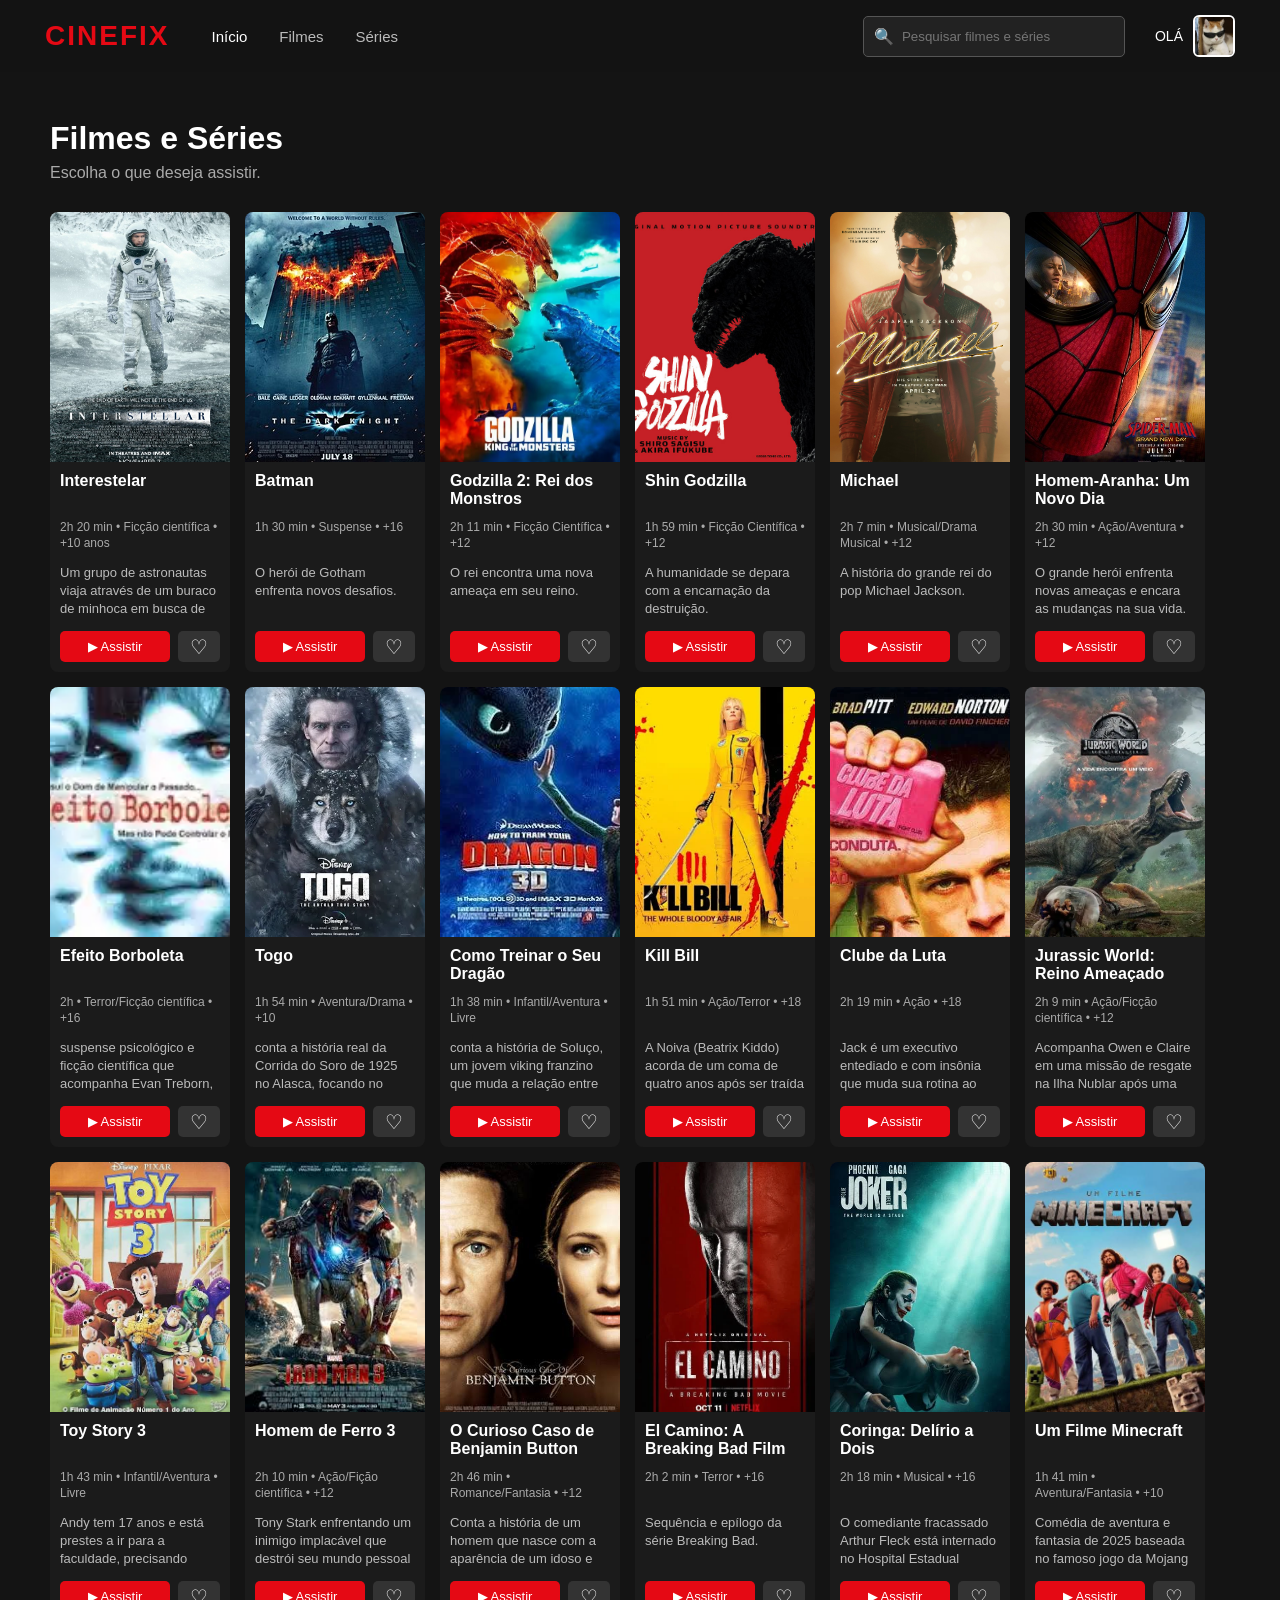
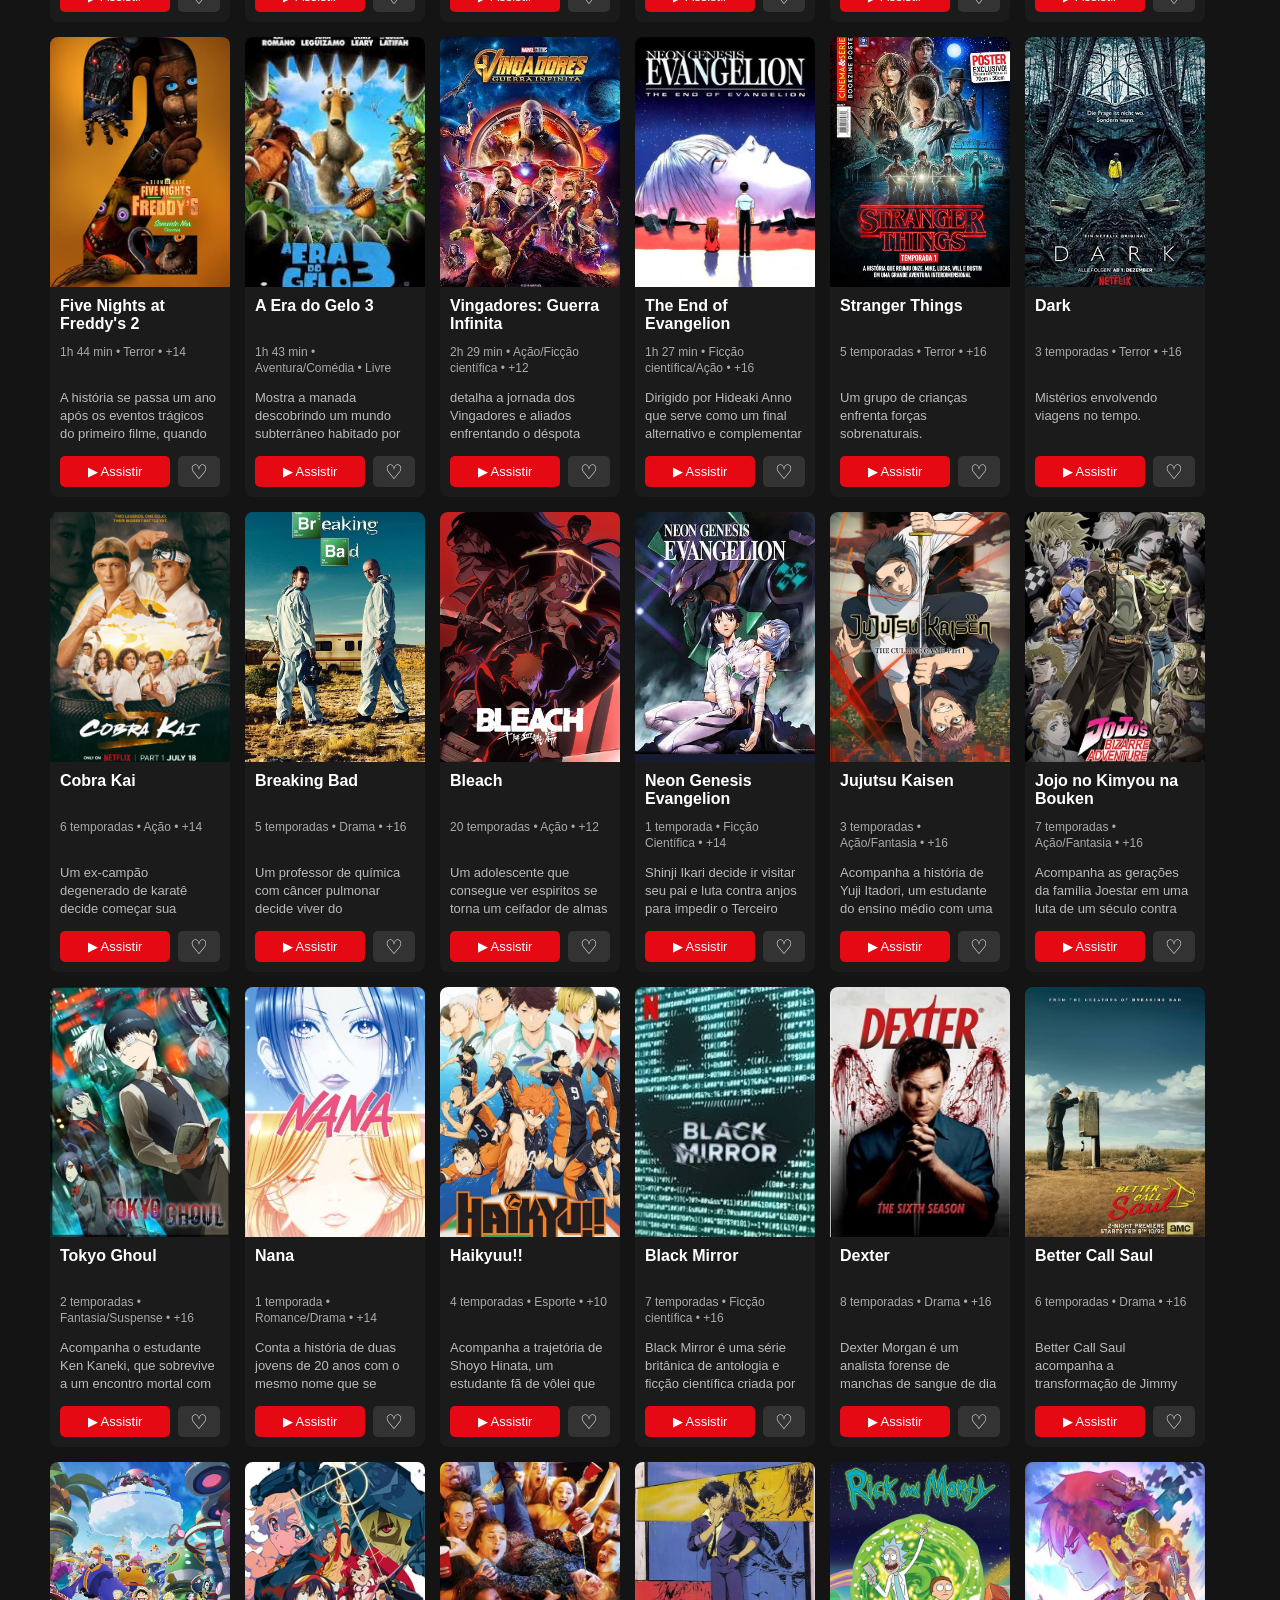
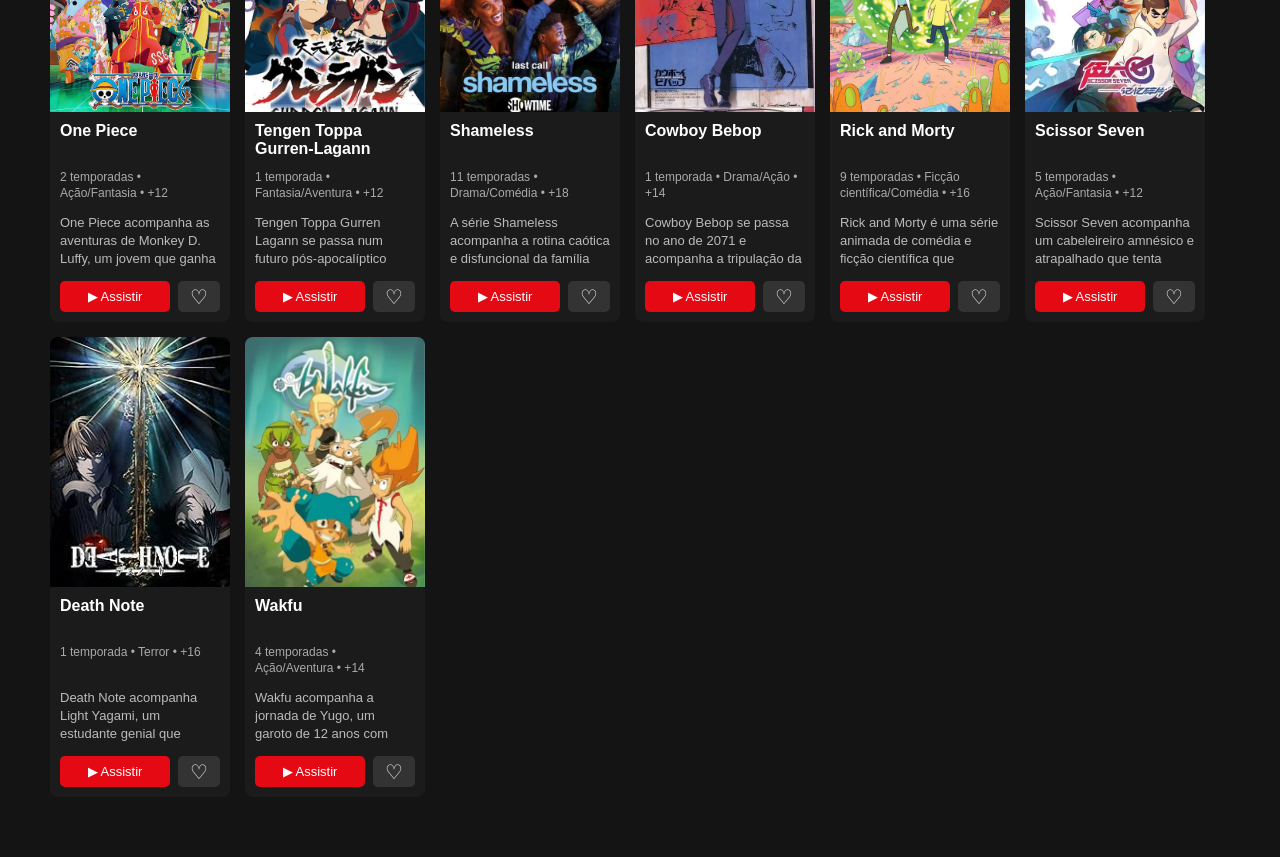
==== catalogo.html @ 9576efcf "update 03/09 44 itens no total, catalogo, login e cadastro." ====
<!DOCTYPE html>

<html lang="pt-BR">

<head>

    <meta charset="UTF-8">


    <meta
        name="viewport"
        content="width=device-width, initial-scale=1.0"
    >


    <title>CINEFIX</title>


    <!-- ALTERAÇÃO 21/08 - CSS DO CATÁLOGO -->

    <link
        rel="stylesheet"
        href="catalogo.css"
    >


</head>


<body>



    <!-- ================================= -->
    <!-- ALTERAÇÃO 21/08 - MENU PRINCIPAL -->
    <!-- ================================= -->

    <header class="navbarCatalogo">


        <div class="ladoEsquerdo">


            <div class="logo">

                CINEFIX

            </div>



            <!-- ALTERAÇÃO 21/08 - FILMES / SÉRIES -->

            <nav class="menuCatalogo">


                <button
                    class="menuAtivo"
                    data-tipo="todos"
                >

                    Início

                </button>


                <button data-tipo="filme">

                    Filmes

                </button>


                <button data-tipo="serie">

                    Séries

                </button>


            </nav>


        </div>



        <div class="ladoDireito">



            <!-- ================================= -->
            <!-- ALTERAÇÃO 21/08 - BARRA DE BUSCA -->
            <!-- ================================= -->

            <div class="pesquisa">


                <span>

                    🔍

                </span>


                <input
                    type="text"
                    id="campoPesquisa"
                    placeholder="Pesquisar filmes e séries"
                >


            </div>



            <!-- ================================= -->
            <!-- ALTERAÇÃO 21/08 - PERFIL -->
            <!-- ================================= -->

            <div class="usuario">


                <span class="ola">

                    OLÁ

                </span>


                <img
                    src="Imagens/GatoFotodePerfil.jpg"
                    class="fotoUsuario"
                    id="fotoUsuario"
                    alt="Perfil"
                >



                <!-- ALTERAÇÃO 21/08 - MENU PERFIL -->

                <div
                    class="menuPerfil"
                    id="menuPerfil"
                >


                    <button id="mostrarFavoritos">

                        ♥ Favoritos

                    </button>


                    <a href="index.html">

                        Sair

                    </a>


                </div>


            </div>


        </div>


    </header>



    <!-- ======================================== -->
    <!-- ALTERAÇÃO 21/08 - CONTEÚDO DO CATÁLOGO -->
    <!-- ======================================== -->

    <main class="conteudoCatalogo">


        <div class="cabecalhoConteudo">


            <h1 id="tituloCatalogo">

                Filmes e Séries

            </h1>


            <p>

                Escolha o que deseja assistir.

            </p>


        </div>



        <!-- ALTERAÇÃO 21/08 - CARDS -->

        <div
            id="gradeCatalogo"
            class="gradeCatalogo"
        >

        </div>


    </main>



    <!-- ALTERAÇÃO 21/08 - JAVASCRIPT DO CATÁLOGO -->

    <script
        type="module"
        src="catalogo.js"
    >
    </script>


</body>

</html>
---- catalogo.css ----
/* ======================================== */
/* ALTERAÇÃO 21/08 - DESIGN DO CATÁLOGO */
/* ======================================== */


*{

    margin:0;

    padding:0;

    box-sizing:border-box;

}


body{

    font-family:
        Arial,
        Helvetica,
        sans-serif;


    background:#141414;

    color:white;

}



/* ================================= */
/* ALTERAÇÃO 21/08 - NAVBAR */
/* ================================= */

.navbarCatalogo{

    position:fixed;


    top:0;


    width:100%;


    padding:15px 45px;


    background:rgba(20,20,20,0.95);


    display:flex;


    justify-content:space-between;

    align-items:center;


    z-index:1000;

}


.ladoEsquerdo,
.ladoDireito{

    display:flex;

    align-items:center;

    gap:30px;

}


.logo{

    color:#e50914;


    font-size:28px;


    font-weight:bold;


    letter-spacing:2px;

}



/* ================================= */
/* ALTERAÇÃO 21/08 - MENU */
/* ================================= */

.menuCatalogo{

    display:flex;

    gap:8px;

}


.menuCatalogo button{

    background:none;

    color:#bbb;


    border:none;


    cursor:pointer;


    font-size:15px;


    padding:10px 12px;

}


.menuCatalogo button:hover,
.menuCatalogo .menuAtivo{

    color:white;

}



/* ================================= */
/* ALTERAÇÃO 21/08 - PESQUISA */
/* ================================= */

.pesquisa{

    display:flex;

    align-items:center;


    background:#222;


    border:1px solid #555;

    border-radius:5px;


    padding:4px 10px;

}


.pesquisa input{

    width:220px;


    background:none;


    border:none;


    outline:none;


    color:white;


    padding:8px;

}



/* ================================= */
/* ALTERAÇÃO 21/08 - PERFIL */
/* ================================= */

.usuario{

    position:relative;


    display:flex;


    align-items:center;


    gap:10px;

}


.ola{

    font-size:14px;

}


.fotoUsuario{

    width:42px;

    height:42px;


    border-radius:6px;


    border:2px solid white;


    cursor:pointer;

}



/* ALTERAÇÃO 21/08 - MENU DO PERFIL */

.menuPerfil{

    position:absolute;


    right:0;

    top:55px;


    width:160px;


    background:#222;


    border:1px solid #444;


    border-radius:5px;


    display:none;


    overflow:hidden;

}


.menuPerfil.aberto{

    display:block;

}


.menuPerfil button,
.menuPerfil a{

    display:block;


    width:100%;


    padding:13px;


    background:none;


    border:none;


    color:white;


    text-align:left;


    text-decoration:none;


    cursor:pointer;

}


.menuPerfil button:hover,
.menuPerfil a:hover{

    background:#333;

}



/* ================================= */
/* ALTERAÇÃO 21/08 - CONTEÚDO */
/* ================================= */

.conteudoCatalogo{

    padding:120px 50px 60px;

}


.cabecalhoConteudo{

    margin-bottom:30px;

}


.cabecalhoConteudo h1{

    font-size:32px;

}


.cabecalhoConteudo p{

    color:#aaa;

    margin-top:7px;

}



/* ================================= */
/* ALTERAÇÃO 21/08 - GRADE DOS CARDS */
/* ================================= */

.gradeCatalogo{

    display:grid;

    grid-template-columns:
        repeat(
            auto-fill,
            180px
        );

    gap:15px;

    justify-content:flex-start;

}



/* ================================= */
/* ALTERAÇÃO 21/08 - CARDS */
/* ================================= */

.cardCatalogo{

    width:180px;

    min-width:180px;

    max-width:180px;

    background:#1b1b1b;

    border-radius:8px;

    overflow:hidden;

    transition:0.3s;

    position:relative;

    display:flex;

    flex-direction:column;

}


.cardCatalogo:hover{

    transform:translateY(-6px);


    box-shadow:
        0 10px 30px rgba(0,0,0,0.7);

}


.cardCatalogo img{

    width:100%;

    height:250px;

    object-fit:cover;

}


.infoCard{

    padding:10px;

    flex:1;

    display:flex;

    flex-direction:column;

}


.infoCard h3{

    font-size:16px;

    margin-bottom:10px;

    min-height:38px;

    overflow:hidden;

}



/* ALTERAÇÃO 21/08 - DURAÇÃO / GÊNERO / CLASSIFICAÇÃO */

.detalhes{

    color:#aaa;

    font-size:12px;

    line-height:1.3;

    min-height:34px;

    margin-bottom:10px;

    overflow:hidden;

}



/* ALTERAÇÃO 21/08 - DESCRIÇÃO */

.descricao{

    color:#bbb;

    font-size:13px;

    line-height:1.4;

    height:55px;

    overflow:hidden;

}



/* ALTERAÇÃO 21/08 - BOTÕES */

.acoesCard{

    display:flex;

    gap:8px;

    margin-top:auto;

    padding-top:12px;

}


.assistirCatalogo{

    flex:1;

    background:#e50914;

    color:white;

    text-decoration:none;

    text-align:center;

    padding:8px;

    border-radius:5px;

    font-size:13px;

}



/* ALTERAÇÃO 21/08 - FAVORITO */

.botaoFavorito{

    width:42px;


    background:#333;


    border:none;


    color:white;


    border-radius:5px;


    font-size:20px;


    cursor:pointer;

}


.botaoFavorito.ativo{

    color:#e50914;

}



/* ALTERAÇÃO 21/08 - SEM RESULTADOS */

.mensagemVazia{

    color:#aaa;


    font-size:18px;

}



/* ================================= */
/* ALTERAÇÃO 21/08 - RESPONSIVIDADE */
/* ================================= */

@media(max-width:800px){


    .navbarCatalogo{

        padding:15px 20px;

    }


    .pesquisa{

        display:none;

    }


    .conteudoCatalogo{

        padding-left:20px;

        padding-right:20px;

    }


}
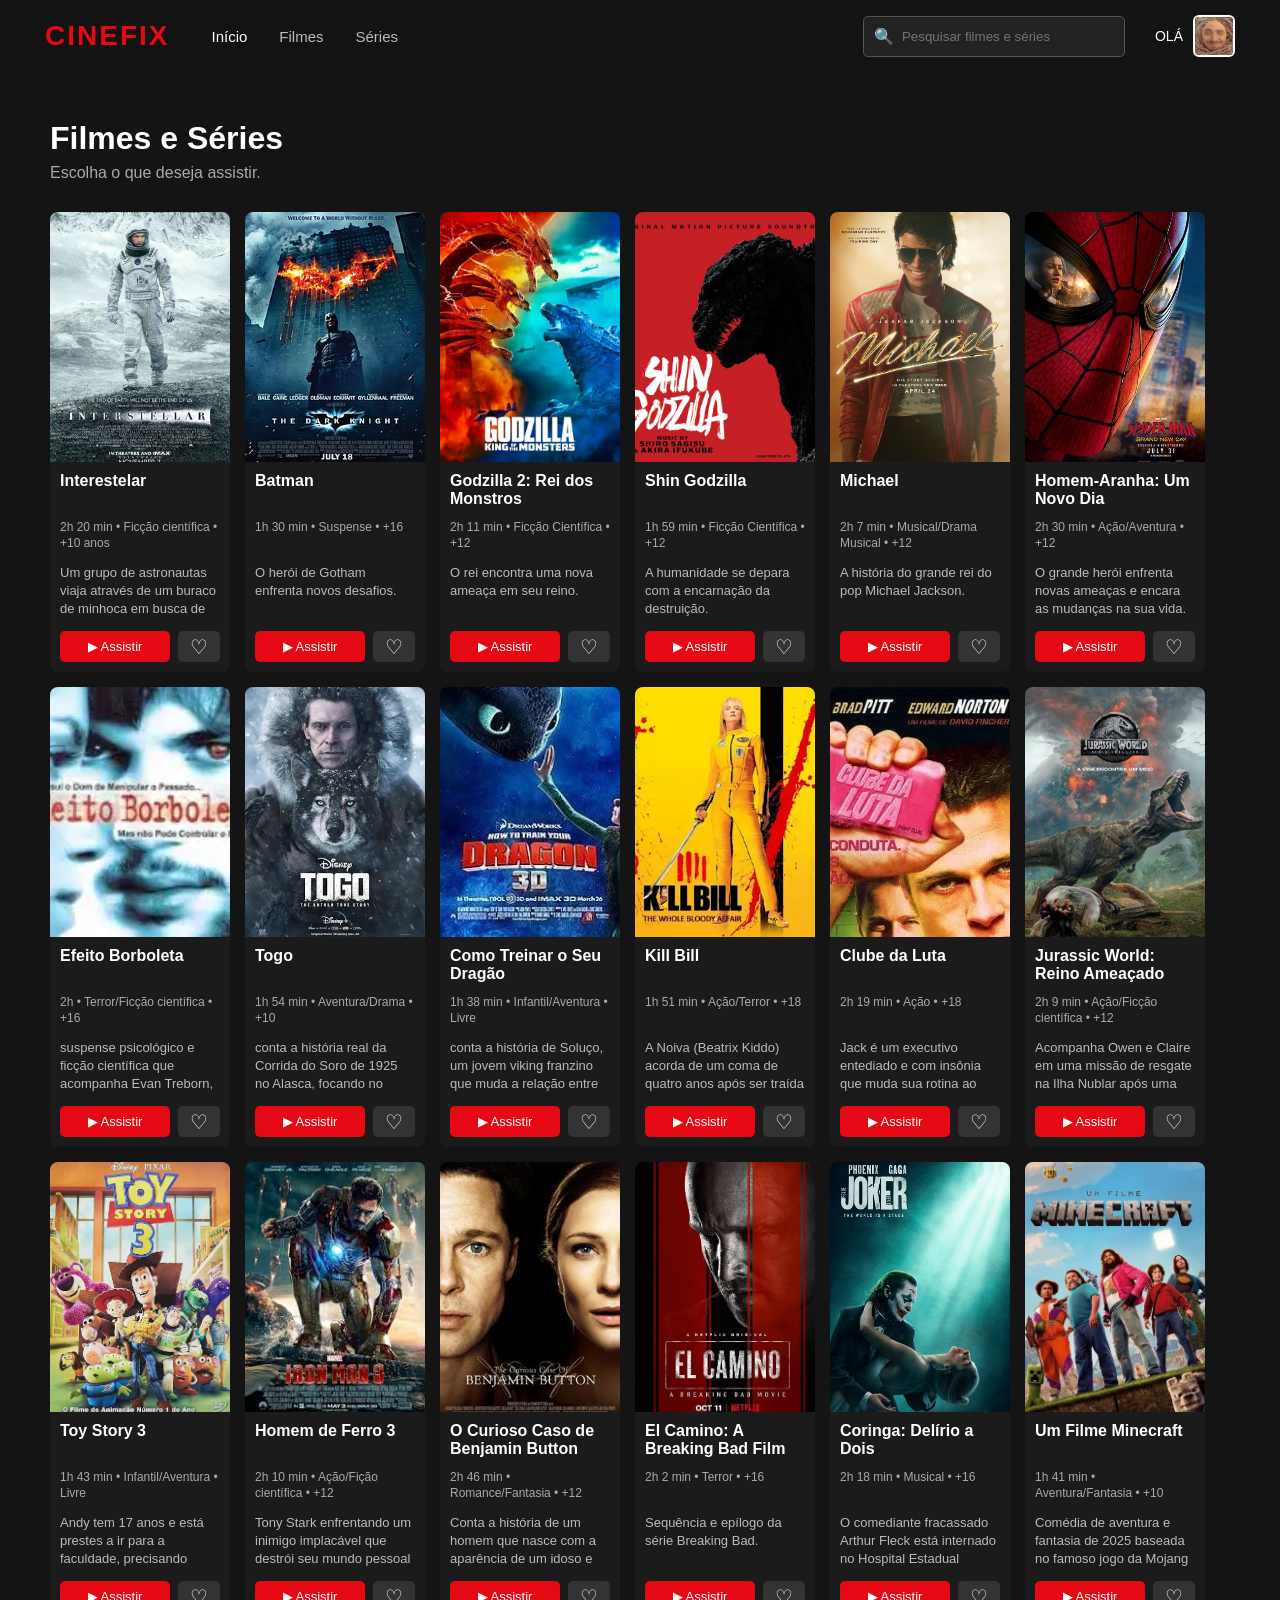
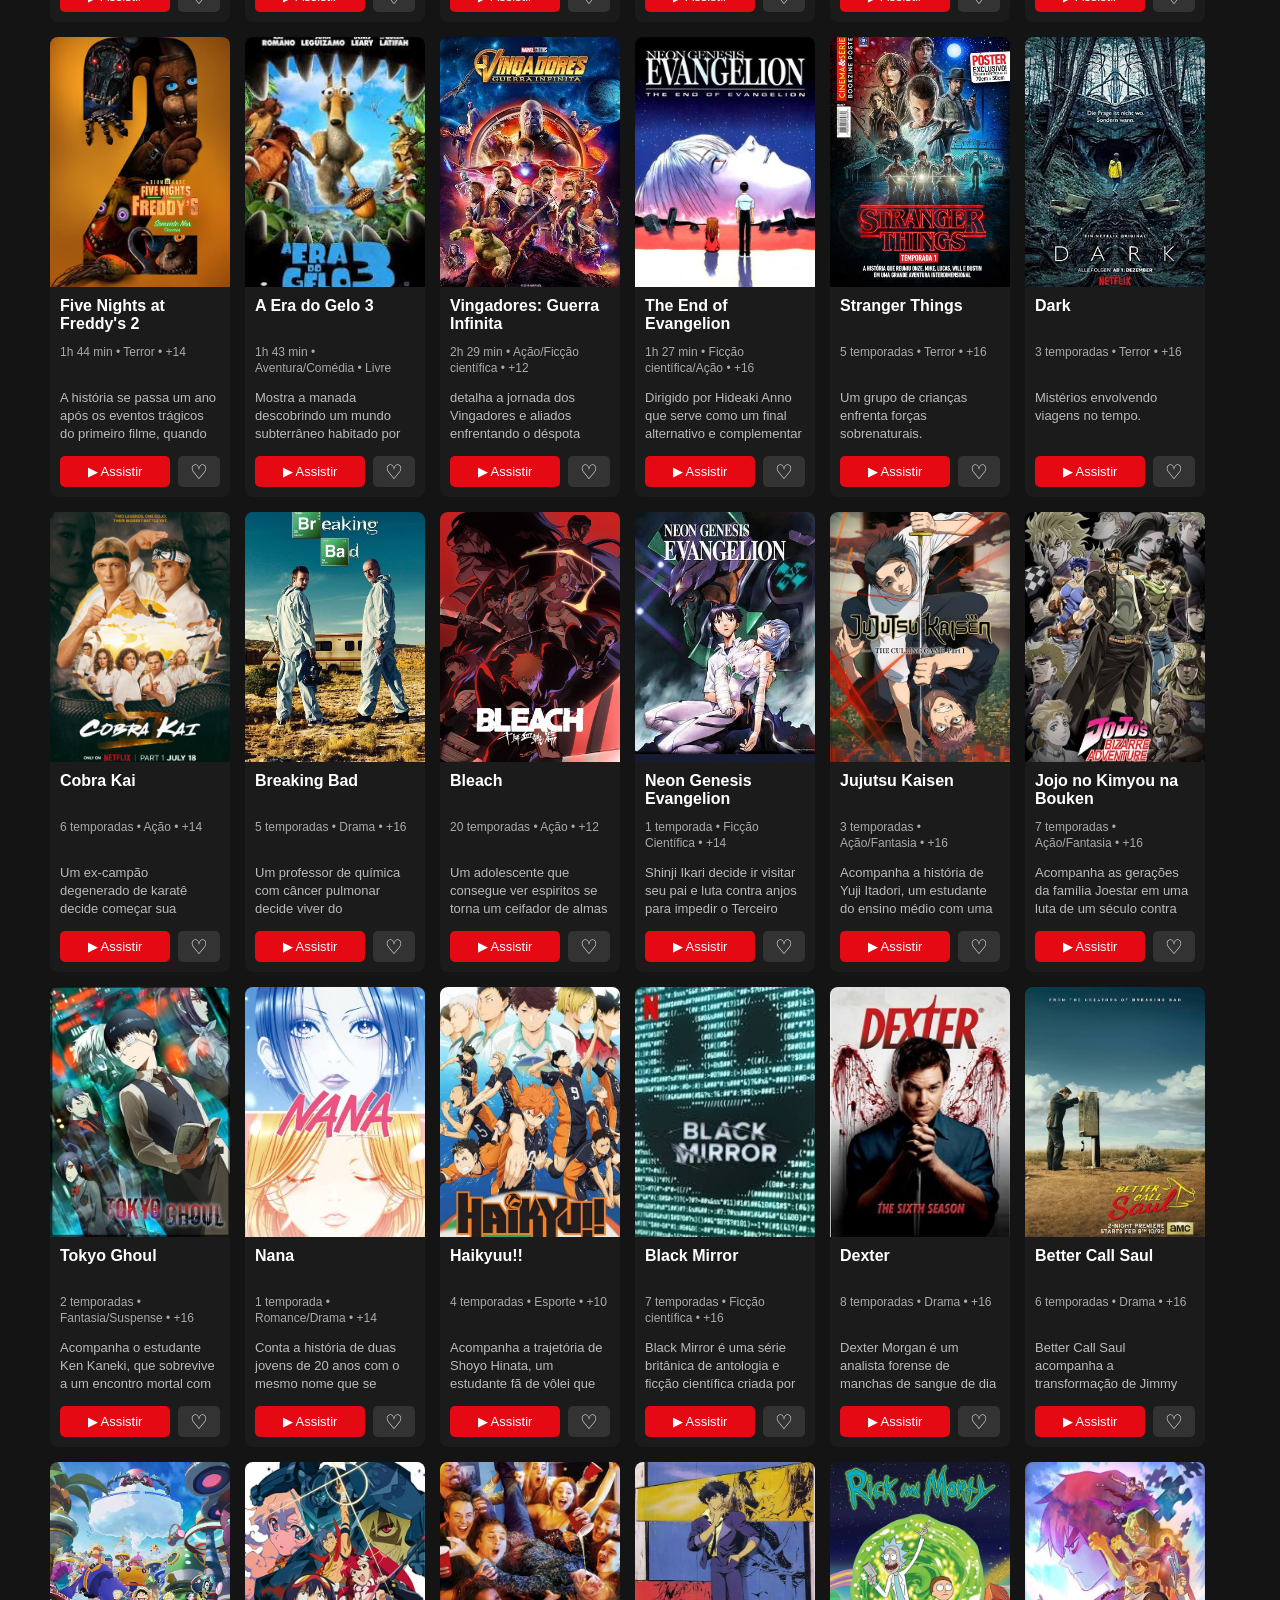
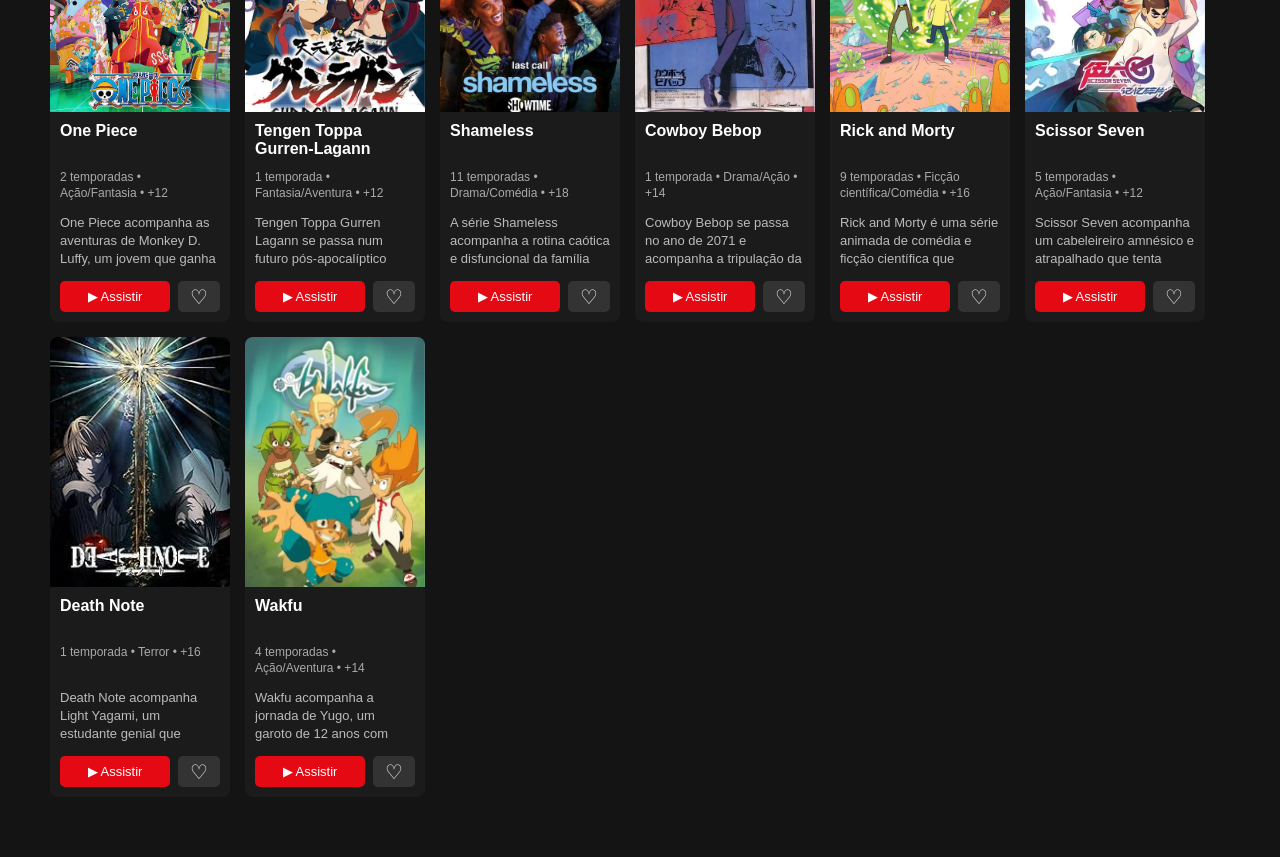
==== commit bae5d645: "update da foto do catalog foto de ovo lá" ====
--- a/catalogo.html
+++ b/catalogo.html
@@ -129,7 +129,7 @@
 
 
                 <img
-                    src="Imagens/GatoFotodePerfil.jpg"
+                    src="Imagens/profdavi.jpeg"
                     class="fotoUsuario"
                     id="fotoUsuario"
                     alt="Perfil"
